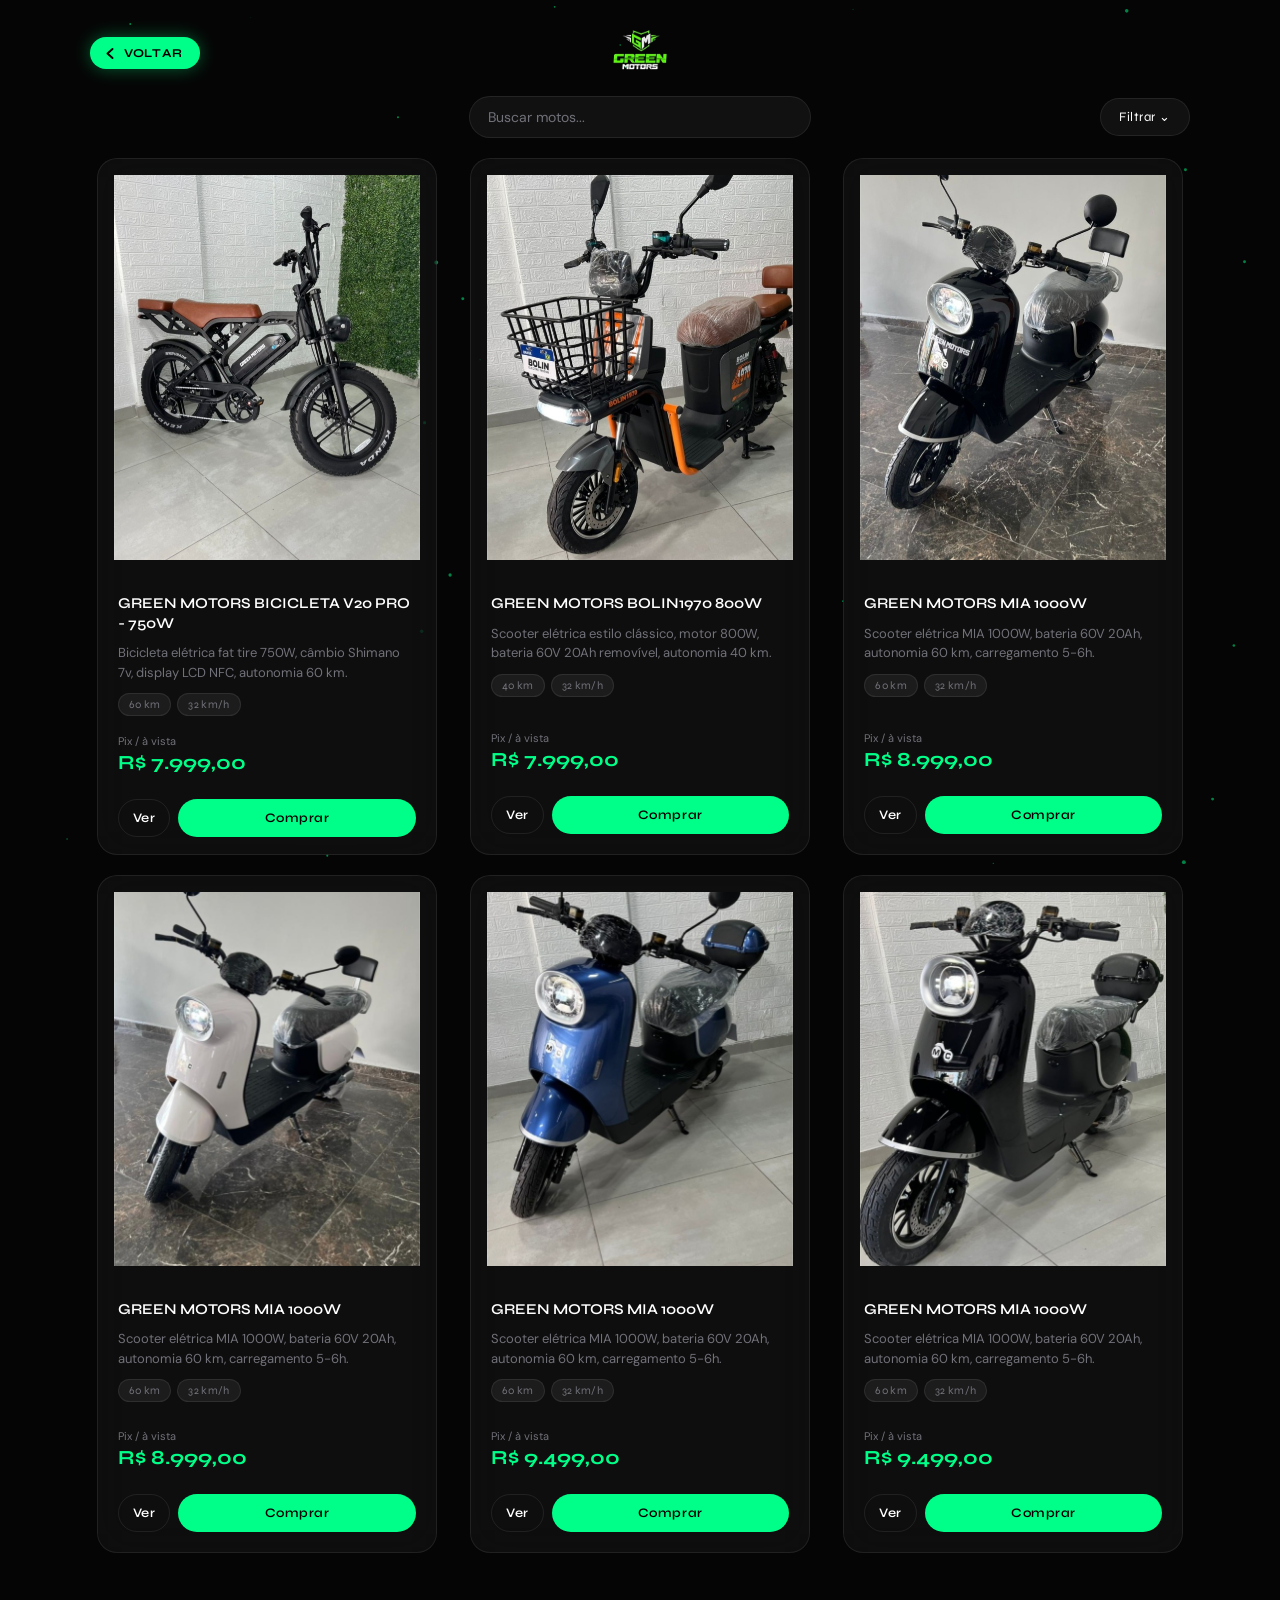
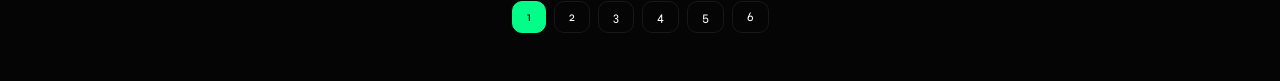
==== catalogo/catalogo.html @ d47d33b7 "Site Green Motors v1.0" ====
<!DOCTYPE html>
<html lang="pt-BR">
<head>
<meta charset="UTF-8">
<meta name="viewport" content="width=device-width, initial-scale=1.0">
<title>GreenMotors — Catálogo</title>

<link href="https://fonts.googleapis.com/css2?family=Syne:wght@400;600;700&family=DM+Sans:wght@300;400;500&display=swap" rel="stylesheet">

<style>
/* ─── TOKENS ─── */
:root {
  --green:      #00ff88;
  --green-dim:  rgba(0,255,136,0.12);
  --green-glow: rgba(0,255,136,0.35);
  --bg:         #050505;
  --glass:      rgba(255,255,255,0.04);
  --border:     rgba(255,255,255,0.08);
  --text:       #fff;
  --muted:      #71717a;
}
 
/* ─── RESET ─── */
*, *::before, *::after { box-sizing: border-box; margin: 0; padding: 0; }
body {
  font-family: 'DM Sans', sans-serif;
  background: var(--bg);
  color: var(--text);
  min-height: 100vh;
  overflow-x: hidden;
}
a { text-decoration: none; color: inherit; }
button { font-family: inherit; cursor: pointer; }
 
/* ─── CANVAS BG ─── */
canvas {
  position: fixed;
  inset: 0;
  z-index: -1;
  pointer-events: none;
}
 
/*  HEADER  */
.header {
  padding: 16px 16px 12px;
  display: flex;
  flex-direction: column;
  gap: 14px;
  max-width: 1140px;
  margin: 0 auto;
  width: 100%;
}
 
/* TOP ROW */
.header-top {
  display: grid;
  grid-template-columns: 1fr auto 1fr;
  align-items: center;
}
 
.logo {
  width: 58px;
  justify-self: center;
}
 
/* ── BOTÃO VOLTAR ── */
.btn-back {
  justify-self: start;
  display: inline-flex;
  align-items: center;
  gap: 7px;
  background: var(--green);
  color: #000;
  font-family: 'Syne', sans-serif;
  font-weight: 700;
  font-size: 12px;
  letter-spacing: .06em;
  text-transform: uppercase;
  padding: 9px 18px 9px 14px;
  border: none;
  border-radius: 30px;
  box-shadow: 0 0 18px var(--green-glow);
  transition: transform .2s, box-shadow .2s;
}
.btn-back:hover {
  transform: translateX(-3px);
  box-shadow: 0 0 30px var(--green-glow);
}
.btn-back svg { flex-shrink: 0; }
 
/* ── SEARCH ROW ── */
.header-search {
  display: grid;
  grid-template-columns: 1fr auto;
  align-items: center;
  gap: 10px;
}
 
.search-spacer { display: none; }
 
.search-container { position: relative; width: 100%; }
 
.search-container input {
  width: 100%;
  padding: 11px 18px;
  border-radius: 30px;
  border: 1px solid var(--border);
  background: rgba(255,255,255,0.05);
  color: var(--text);
  font-family: 'DM Sans', sans-serif;
  font-size: 14px;
  outline: none;
  transition: border-color .2s, box-shadow .2s;
}
.search-container input:focus {
  border-color: var(--green);
  box-shadow: 0 0 0 3px rgba(0,255,136,.10);
}
.search-container input::placeholder { color: var(--muted); }
 
/* Sugestões */
#suggestions {
  position: absolute;
  top: calc(100% + 6px);
  left: 0;
  width: 100%;
  background: #111;
  border: 1px solid var(--border);
  border-radius: 12px;
  overflow: hidden;
  display: none;
  z-index: 100;
}
#suggestions div {
  padding: 10px 16px;
  font-size: 14px;
  cursor: pointer;
  transition: background .15s, color .15s;
}
#suggestions div:hover { background: var(--green); color: #000; }
 
/* ── FILTRO WRAPPER ── */
.filter-btn-wrapper {
  position: relative;
  display: inline-block;
}
 
.btn-filter {
  border: 1px solid var(--border);
  background: rgba(255,255,255,0.05);
  color: var(--text);
  font-family: 'Syne', sans-serif;
  font-size: 13px;
  letter-spacing: .04em;
  padding: 10px 18px;
  border-radius: 30px;
  white-space: nowrap;
  transition: border-color .2s, background .2s;
}
.btn-filter:hover,
.btn-filter.open { border-color: var(--green); background: var(--green-dim); }
 
.filter-dropdown {
  position: absolute;
  top: calc(100% + 8px);
  right: 0;
  min-width: 220px;
  background: #111;
  border: 1px solid var(--border);
  border-radius: 14px;
  overflow: hidden;
  z-index: 200;
  display: none;
  box-shadow: 0 14px 40px rgba(0,0,0,.7);
}
.filter-dropdown.open { display: block; }
 
.filter-header {
  padding: 10px 16px 8px;
  font-family: 'Syne', sans-serif;
  font-size: 11px;
  letter-spacing: .1em;
  text-transform: uppercase;
  color: var(--muted);
  border-bottom: 1px solid var(--border);
}
 
.filter-option {
  display: flex;
  align-items: center;
  gap: 10px;
  padding: 12px 16px;
  font-size: 14px;
  cursor: pointer;
  border: none;
  background: transparent;
  color: var(--text);
  width: 100%;
  text-align: left;
  font-family: 'DM Sans', sans-serif;
  transition: background .15s, color .15s;
}
.filter-option:hover,
.filter-option.active { background: var(--green-dim); color: var(--green); }
 
.filter-option .check {
  margin-left: auto;
  color: var(--green);
  opacity: 0;
  font-size: 13px;
}
.filter-option.active .check { opacity: 1; }
.filter-sep { height: 1px; background: var(--border); }
 
/* CATALOG GRID — mobile-first */
.catalog-grid {
  display: grid;
  grid-template-columns: 1fr;
  gap: 16px;
  padding: 8px 16px 40px;
  max-width: 1140px;
  margin: 0 auto;
  justify-items: center;
}
 
/* ── CARD ── */
.card {
  background: var(--glass);
  backdrop-filter: blur(20px);
  -webkit-backdrop-filter: blur(20px);
  border: 1px solid var(--border);
  border-radius: 20px;
  overflow: hidden;
  width: 100%;
  max-width: 340px;
  display: flex;          
  flex-direction: column;
  transition: transform .35s, border-color .35s, box-shadow .35s;
}
.card:hover {
  transform: translateY(-6px);
  border-color: var(--green);
  box-shadow: 0 8px 32px rgba(0,255,136,.15);
}
 
/* Imagem */
.card-img-wrap {
  width: 100%;
  height: 200px;
  flex-shrink: 0;
  overflow: hidden;
  display: flex;
  align-items: center;
  justify-content: center;
  padding: 16px;
}
.card-img-wrap img {
  width: 100%;
  height: 100%;
  object-fit: fill;
  transition: transform .4s;
}
.card:hover .card-img-wrap img { transform: scale(1.04); }
 
/* INFO */
.info {
  padding: 18px 20px 20px;
  display: flex;
  flex-direction: column;
  gap: 10px;
  flex: 1;
}
 
.info h3 {
  font-family: 'Syne', sans-serif;
  font-size: 15px;
  font-weight: 600;
  line-height: 1.3;
}
 
/* Descrição */
.info-desc {
  font-size: 13px;
  color: var(--muted);
  line-height: 1.5;
  min-height: 40px;
  display: -webkit-box;
  line-clamp: 2;
  -webkit-box-orient: vertical;
  overflow: hidden;
}
 
.specs {
  display: flex;
  flex-wrap: wrap;
  gap: 6px;
}
.specs span {
  font-size: 11px;
  font-family: 'Syne', sans-serif;
  letter-spacing: .03em;
  padding: 4px 10px;
  border-radius: 20px;
  background: rgba(255,255,255,0.06);
  border: 1px solid var(--border);
  color: var(--muted);
}
 
/* Preço colado à base */
.price {
  margin-top: auto;
  padding-top: 8px;
}
.price .label {
  font-size: 11px;
  color: var(--muted);
  margin-bottom: 2px;
}
.price strong {
  font-family: 'Syne', sans-serif;
  color: var(--green);
  font-size: 20px;
  font-weight: 700;
}
 
.actions {
  display: flex;
  gap: 8px;
  margin-top: 14px;
}
.btn {
  flex: 1;
  padding: 10px 14px;
  border-radius: 20px;
  font-family: 'Syne', sans-serif;
  font-size: 13px;
  font-weight: 600;
  letter-spacing: .04em;
  border: none;
  transition: transform .2s, box-shadow .2s, background .2s;
}
.btn:active { transform: scale(.97); }
 
.primary { background: var(--green); color: #000; }
.primary:hover { box-shadow: 0 0 20px var(--green-glow); }
 
.outline {
  background: transparent;
  border: 1px solid var(--border);
  color: var(--text);
}
.outline:hover { border-color: var(--green); color: var(--green); }
 
/* ─── PAGINATION ─── */
.pagination {
  display: flex;
  justify-content: center;
  gap: 8px;
  padding: 0 16px 48px;
}
.pagination button {
  background: transparent;
  border: 1px solid var(--border);
  color: var(--text);
  padding: 7px 14px;
  border-radius: 10px;
  font-family: 'Syne', sans-serif;
  font-size: 13px;
  transition: border-color .2s, color .2s;
}
.pagination button:hover { border-color: var(--green); color: var(--green); }
.pagination button.active {
  background: var(--green);
  color: #000;
  border-color: var(--green);
}
 
/* RESPONSIVIDADE */
 
/* Tablet ≥ 640px — 2 colunas */
@media (min-width: 640px) {
  .catalog-grid {
    grid-template-columns: repeat(2, 1fr);
  }
  /* search: vazio | input | filtro */
  .header-search {
    grid-template-columns: 1fr minmax(0, 340px) auto;
  }
  .search-spacer { display: block; }

  .card-img-wrap img {
  object-fit: fill;
  
}
}
 
/* Desktop ≥ 1024px — 3 colunas */
@media (min-width: 1024px) {
  .header { padding: 24px 20px 12px; }
 
  .catalog-grid {
    grid-template-columns: repeat(3, 1fr);
    gap: 20px;
    padding: 8px 20px 48px;
  }
 
  /* mesma proporção 1fr/1fr/1fr do grid:
     col 1 = vazio, col 2 = input (card central), col 3 = filtro (fim do último card) */
  .header-search {
    grid-template-columns: 1fr 1fr 1fr;
    gap: 0;
  }
  .search-spacer    { display: block; grid-column: 1; }
  .search-container { grid-column: 2; padding: 0 12px; }
  .filter-btn-wrapper {
    grid-column: 3;
    display: flex;
    justify-content: flex-end;
    align-items: center;
  }
}
 
/* Wide ≥ 1200px */
@media (min-width: 1200px) {
  .card-img-wrap { height: 60%; }
}
</style>
</head>

<body>

<canvas id="bg"></canvas>

<div class="header">

  <!-- TOPO -->
  <div class="header-top">
    <a href="/index.html">
      <button class="btn-back">
        <svg width="13" height="13" viewBox="0 0 13 13" fill="none">
          <path d="M8.5 2L3.5 6.5L8.5 11" stroke="currentColor" stroke-width="2"
                stroke-linecap="round" stroke-linejoin="round"/>
        </svg>
        Voltar
      </button>
    </a>

    <img src="/assets/logo-greenmotors.png" class="logo" alt="GreenMotors">

    <div></div>
  </div>

  <!-- SEARCH + FILTRO -->
  <div class="header-search">
    <div class="search-spacer"></div>

    <div class="search-container">
      <input type="text" id="searchInput" placeholder="Buscar motos...">
      <div id="suggestions"></div>
    </div>

    <div class="filter-btn-wrapper">
      <button class="btn-filter" id="btnFilter" onclick="toggleFiltro()">Filtrar ⌄</button>
      <div class="filter-dropdown" id="filterDropdown">
        <div class="filter-header">Ordenar por preço</div>
        <button class="filter-option" data-sort="asc" onclick="aplicarFiltro('asc')">
          ↑ Menor para maior <span class="check">✓</span>
        </button>
        <div class="filter-sep"></div>
        <button class="filter-option" data-sort="desc" onclick="aplicarFiltro('desc')">
          ↓ Maior para menor <span class="check">✓</span>
        </button>
        <div class="filter-sep"></div>
        <button class="filter-option" data-sort="none" onclick="aplicarFiltro('none')">
          ↺ Padrão <span class="check">✓</span>
        </button>
      </div>
    </div>
  </div>

</div>

<div class="catalog-grid" id="catalogGrid"></div>
<div class="pagination"   id="pagination"></div>

<script>
/* ─── CANVAS BG ───*/
const canvas = document.getElementById("bg");
const ctx    = canvas.getContext("2d");

function resizeCanvas() {
  canvas.width  = window.innerWidth;
  canvas.height = window.innerHeight;
}
resizeCanvas();
window.addEventListener("resize", resizeCanvas);

let particles = Array.from({ length: 60 }, () => ({
  x: Math.random() * canvas.width,
  y: Math.random() * canvas.height,
  r: Math.random() * 2,
  d: Math.random() * 1,
}));

function draw() {
  ctx.clearRect(0, 0, canvas.width, canvas.height);
  ctx.fillStyle = "rgba(0,255,136,0.5)";
  particles.forEach(p => {
    ctx.beginPath();
    ctx.arc(p.x, p.y, p.r, 0, Math.PI * 2);
    ctx.fill();
    p.y += p.d;
    if (p.y > canvas.height) p.y = 0;
  });
  requestAnimationFrame(draw);
}
draw();

/* ─── DOM ─── */
const grid           = document.getElementById("catalogGrid");
const paginationEl   = document.getElementById("pagination");
const searchInput    = document.getElementById("searchInput");
const suggestions    = document.getElementById("suggestions");
const btnFilter      = document.getElementById("btnFilter");
const filterDropdown = document.getElementById("filterDropdown");

/* ─── STATE ─── */
let produtos  = [];
let filtrados = [];
let sortMode  = "none";
const PER_PAGE = 6;
let currentPage = 1;

/* ─── LOAD  ─── */
async function carregar() {
  const res = await fetch("produtos.json");
  produtos  = await res.json();
  filtrados = [...produtos];
  const params     = new URLSearchParams(window.location.search);
  const paginaInicial = parseInt(params.get("page")) || 1;
  render(paginaInicial);
}
carregar();

/* ─── SORT ─── */
function parsePrice(p) {
  // precoPix é string no formato "8.990" ou "15.490,50"
  // 1) remove pontos (separador de milhar)
  // 2) troca vírgula por ponto (separador decimal, se existir)
  return parseFloat(String(p.precoPix).replace(/R\$\s*/g,"").replace(/\./g,"").replace(",",".")) || 0;
}
function sortArray(arr) {
  if (sortMode === "asc")  return [...arr].sort((a, b) => parsePrice(a) - parsePrice(b));
  if (sortMode === "desc") return [...arr].sort((a, b) => parsePrice(b) - parsePrice(a));
  return arr;
}

/* ─── WHATSAPP ──── */
const numero = "5521983348942";

function comprarWhatsApp(p) {
  const msg = encodeURIComponent(
    `Olá! Quero comprar a ${p.nome}.\n\n` +
    `💰 À vista: ${p.precoPix}\n` +
    `💳 Parcelado: ${p.precoParcelado}\n\n` +
    `Pode me dar mais detalhes?`
  );
  window.open(`https://wa.me/${numero}?text=${msg}`, "_blank");
}

/* ─── CARD  ── */
function createCard(p) {
  const img = p.imagens ? p.imagens[0] : p.imagem;
  return `
  <div class="card">
    <div class="card-img-wrap">
      <img src="${img}" alt="${p.nome}">
    </div>
    <div class="info">
      <h3>${p.nome}</h3>
      <p class="info-desc">${p.descricao}</p>
      <div class="specs">
        <span>${p.autonomia}</span>
        <span>${p.velocidade}</span>
      </div>
      <div class="price">
        <div class="label">Pix / à vista</div>
        <strong>${p.precoPix}</strong>
      </div>
      <div class="actions">
        <a href="produto.html?id=${p.id}&page=${currentPage}">
          <button class="btn outline">Ver</button>
        </a>
        <button class="btn primary" onclick='comprarWhatsApp(${JSON.stringify(p)})'>Comprar</button>
      </div>
    </div>
  </div>`;
}

/* ─── RENDER ─── */
function render(page) {
  currentPage = page;
  const sorted = sortArray(filtrados);
  const start  = (page - 1) * PER_PAGE;
  grid.innerHTML = sorted.slice(start, start + PER_PAGE).map(createCard).join("");
  renderPagination(sorted.length);
}

function renderPagination(total) {
  const pages = Math.ceil(total / PER_PAGE);
  paginationEl.innerHTML = Array.from({ length: pages }, (_, i) => {
    const n = i + 1;
    return `<button class="${n === currentPage ? 'active' : ''}" onclick="render(${n})">${n}</button>`;
  }).join("");
}

/* ─── BUSCA ─── */
searchInput.addEventListener("input", () => {
  const termo = searchInput.value.toLowerCase().trim();

  if (!termo) {
    suggestions.style.display = "none";
    filtrados = [...produtos];
    render(1);
    return;
  }

  const resultados = produtos.filter(p =>
    p.nome.toLowerCase().includes(termo)
  );

  if (resultados.length === 0) {
    suggestions.innerHTML = `<div style="color:var(--muted);cursor:default;pointer-events:none;">Nenhum produto encontrado</div>`;
    suggestions.style.display = "block";
    filtrados = [];
    grid.innerHTML = `
      <div style="
        grid-column:1/-1;
        text-align:center;
        padding:60px 20px;
        color:var(--muted);
        font-family:'Syne',sans-serif;
        font-size:15px;
        letter-spacing:.02em;
      ">
        Nenhum produto encontrado para
        &ldquo;<strong style="color:var(--text)">${searchInput.value}</strong>&rdquo;
      </div>`;
    paginationEl.innerHTML = "";
    return;
  }

  suggestions.innerHTML = resultados
    .slice(0, 5)
    .map(p => `<div onclick="selecionarProduto('${p.nome}')">${p.nome}</div>`)
    .join("");
  suggestions.style.display = "block";

  filtrados = resultados;
  render(1);
});

function selecionarProduto(nome) {
  searchInput.value = nome;
  suggestions.style.display = "none";
  filtrados = produtos.filter(p =>
    p.nome.toLowerCase().includes(nome.toLowerCase())
  );
  render(1);
}

document.addEventListener("click", e => {
  if (!e.target.closest(".search-container"))
    suggestions.style.display = "none";
  if (!e.target.closest(".filter-btn-wrapper")) {
    filterDropdown.classList.remove("open");
    btnFilter.classList.remove("open");
  }
});

/* ─── FILTRO ───*/
function toggleFiltro() {
  filterDropdown.classList.toggle("open");
  btnFilter.classList.toggle("open");
}

function aplicarFiltro(mode) {
  sortMode = mode;
  document.querySelectorAll(".filter-option").forEach(btn => {
    btn.classList.toggle("active", btn.dataset.sort === mode);
  });
  const labels = { asc: "Menor ↑", desc: "Maior ↓", none: "Filtrar ⌄" };
  btnFilter.textContent = labels[mode];
  filterDropdown.classList.remove("open");
  btnFilter.classList.remove("open");
  render(1);
}
</script>

</body>
</html>
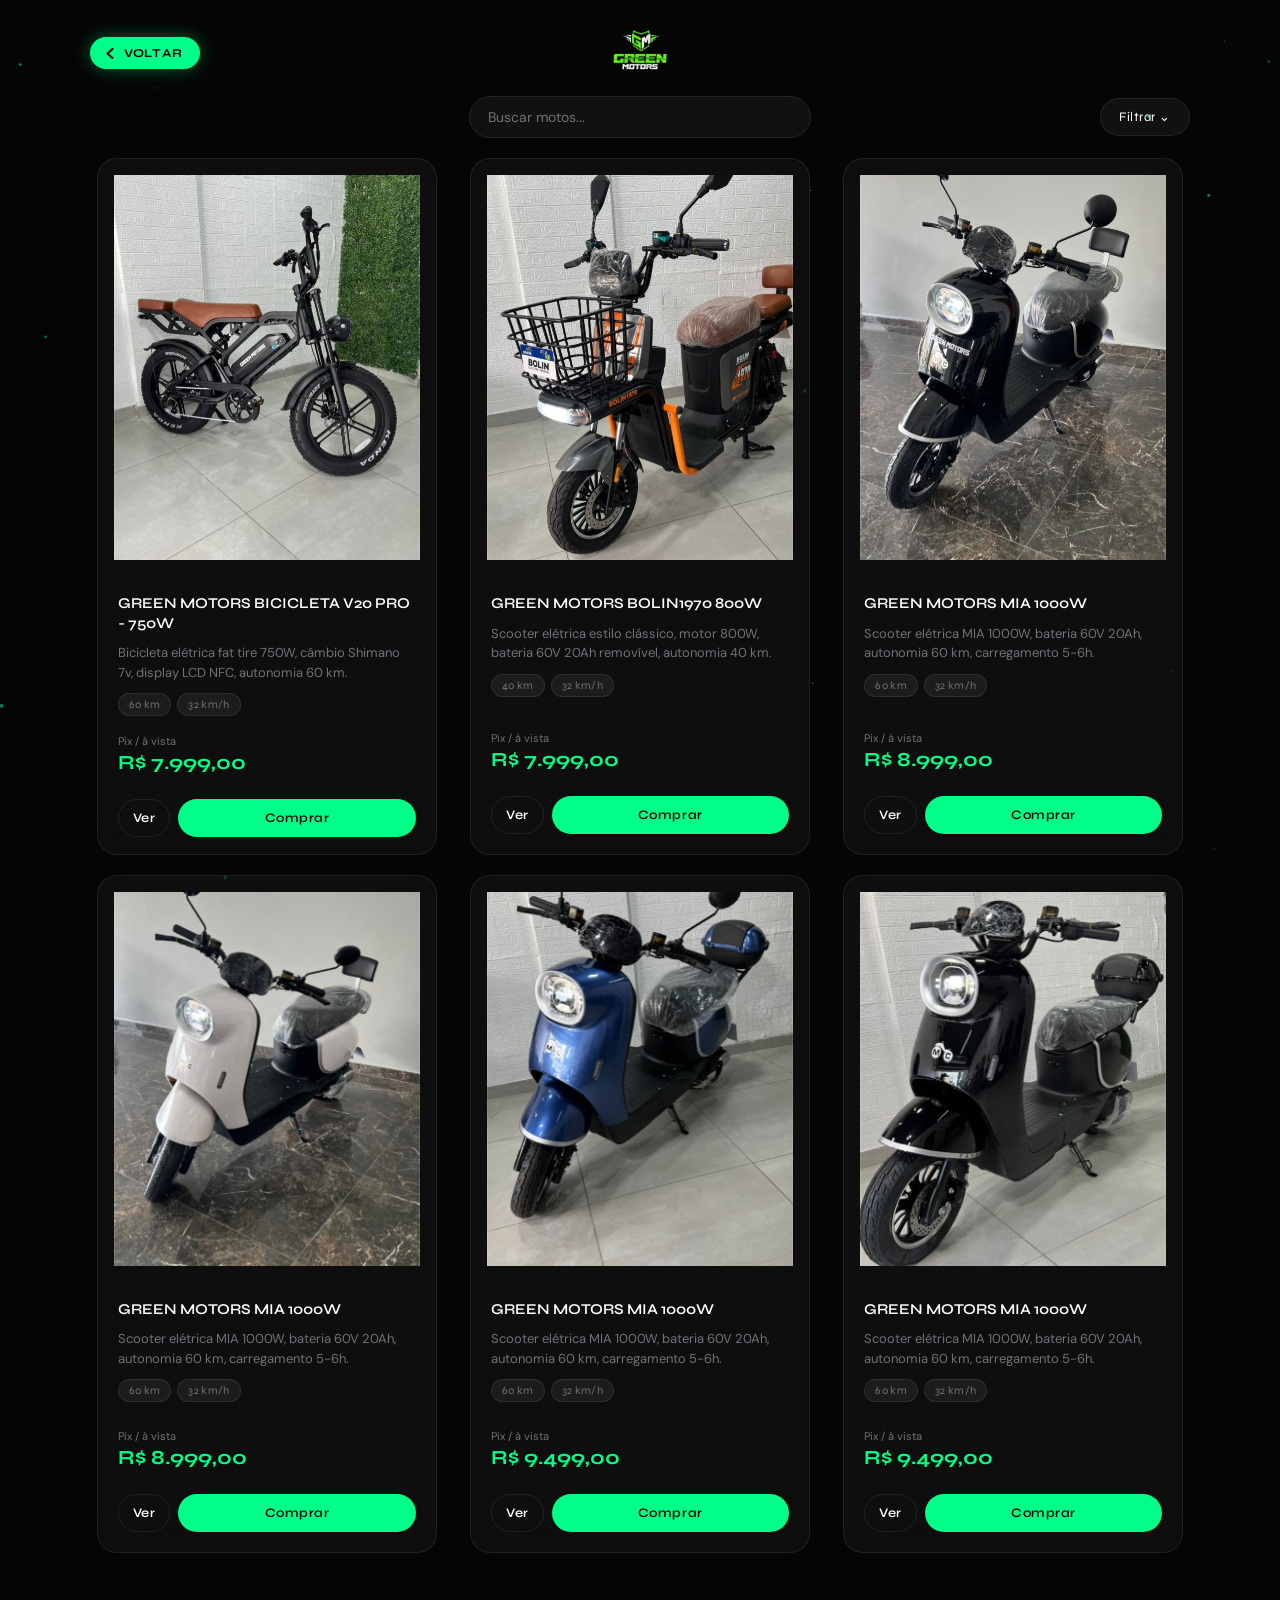
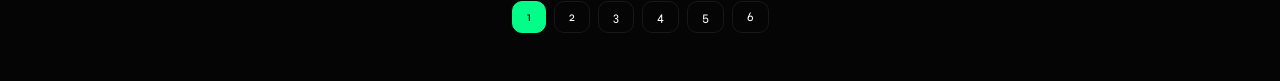
==== commit e9c771c6: "Fix da interação entre as páginas .HTML" ====
--- a/catalogo/catalogo.html
+++ b/catalogo/catalogo.html
@@ -404,8 +404,6 @@
     padding: 8px 20px 48px;
   }
  
-  /* mesma proporção 1fr/1fr/1fr do grid:
-     col 1 = vazio, col 2 = input (card central), col 3 = filtro (fim do último card) */
   .header-search {
     grid-template-columns: 1fr 1fr 1fr;
     gap: 0;
@@ -435,7 +433,7 @@
 
   <!-- TOPO -->
   <div class="header-top">
-    <a href="/index.html">
+    <a href="../index.html">
       <button class="btn-back">
         <svg width="13" height="13" viewBox="0 0 13 13" fill="none">
           <path d="M8.5 2L3.5 6.5L8.5 11" stroke="currentColor" stroke-width="2"
@@ -445,7 +443,7 @@
       </button>
     </a>
 
-    <img src="/assets/logo-greenmotors.png" class="logo" alt="GreenMotors">
+    <img src="../assets/logo-greenmotors.png" class="logo" alt="GreenMotors">
 
     <div></div>
   </div>
@@ -570,7 +568,8 @@
 
 /* ─── CARD  ── */
 function createCard(p) {
-  const img = p.imagens ? p.imagens[0] : p.imagem;
+  const rawImg = p.imagens ? p.imagens[0] : p.imagem;
+  const img = rawImg.replace('/assets/Modelos/', 'Modelos/');
   return `
   <div class="card">
     <div class="card-img-wrap">
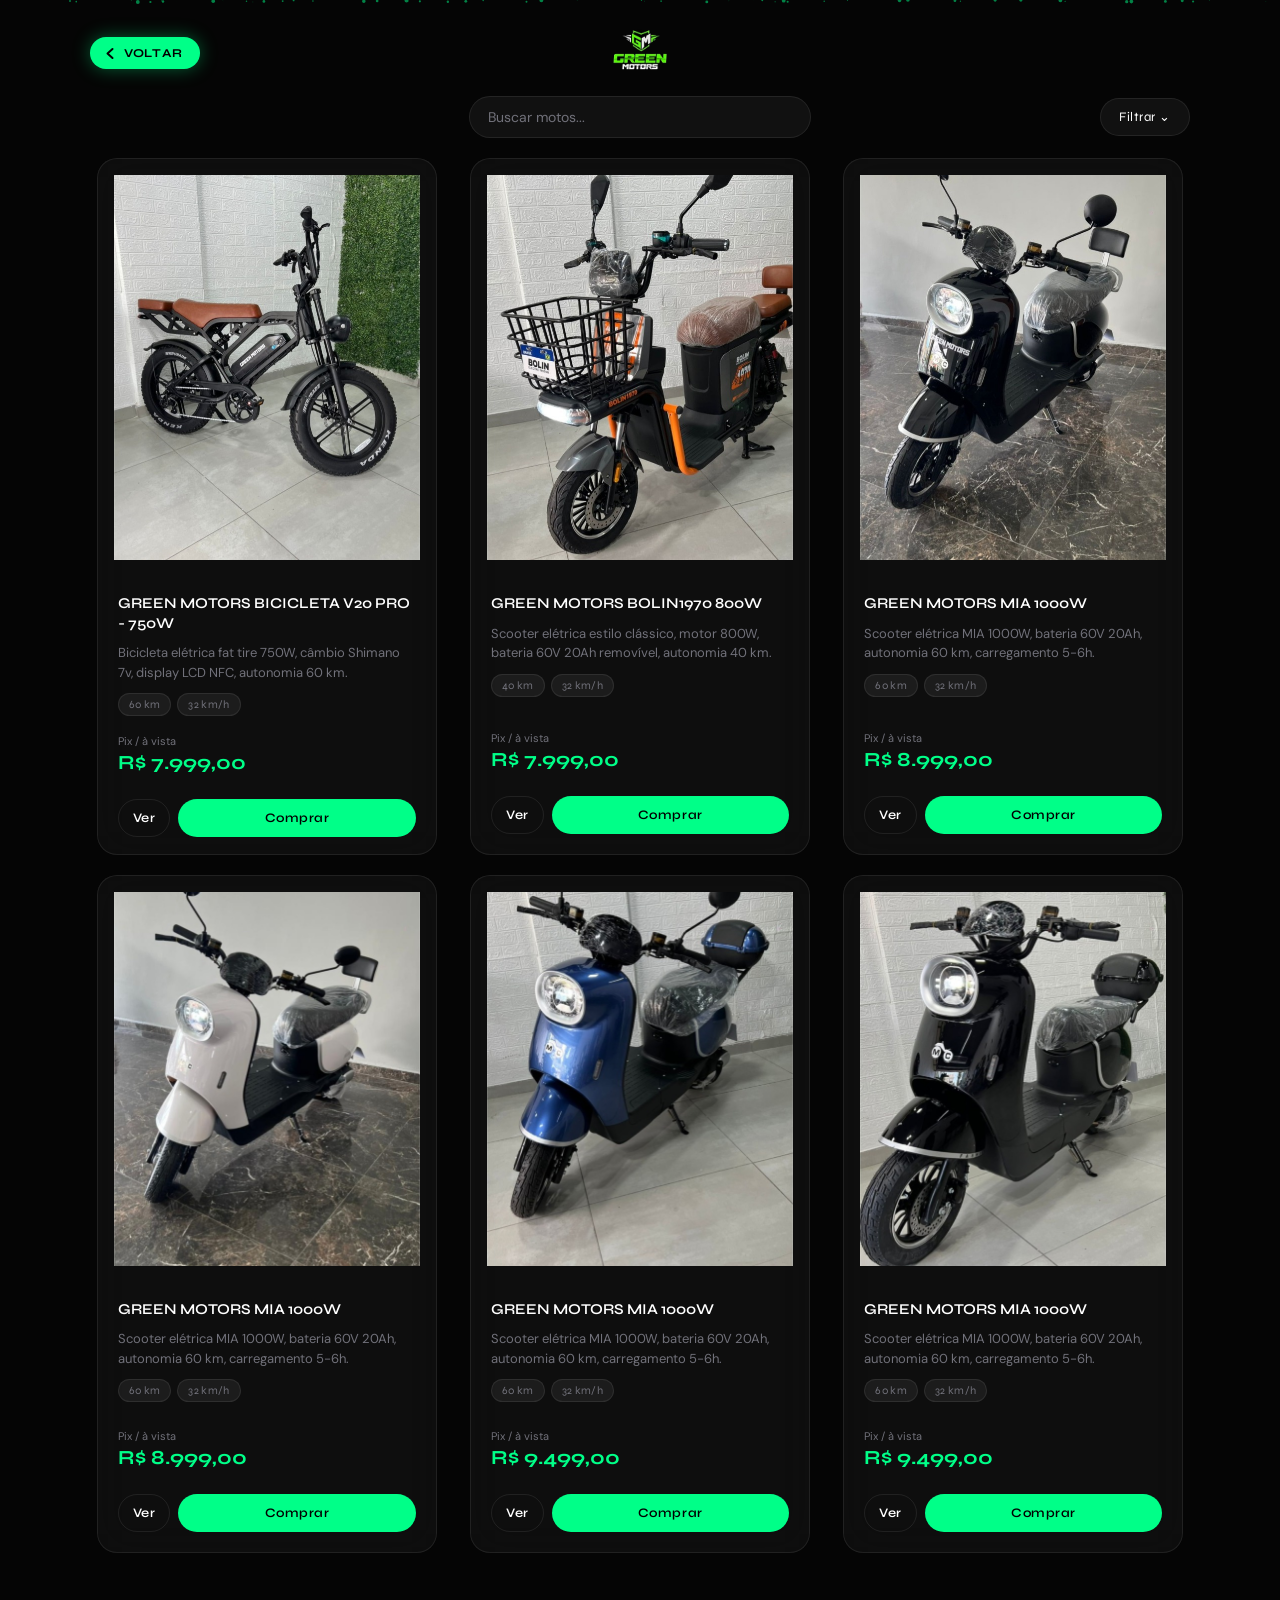
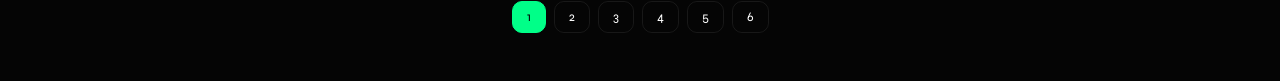
==== commit 5aee4cba: "Fix no autoplay do video no mobile" ====
--- a/catalogo/catalogo.html
+++ b/catalogo/catalogo.html
@@ -215,7 +215,7 @@
 /* CATALOG GRID — mobile-first */
 .catalog-grid {
   display: grid;
-  grid-template-columns: 1fr;
+  grid-template-columns: repeat(2, 1fr);
   gap: 16px;
   padding: 8px 16px 40px;
   max-width: 1140px;
